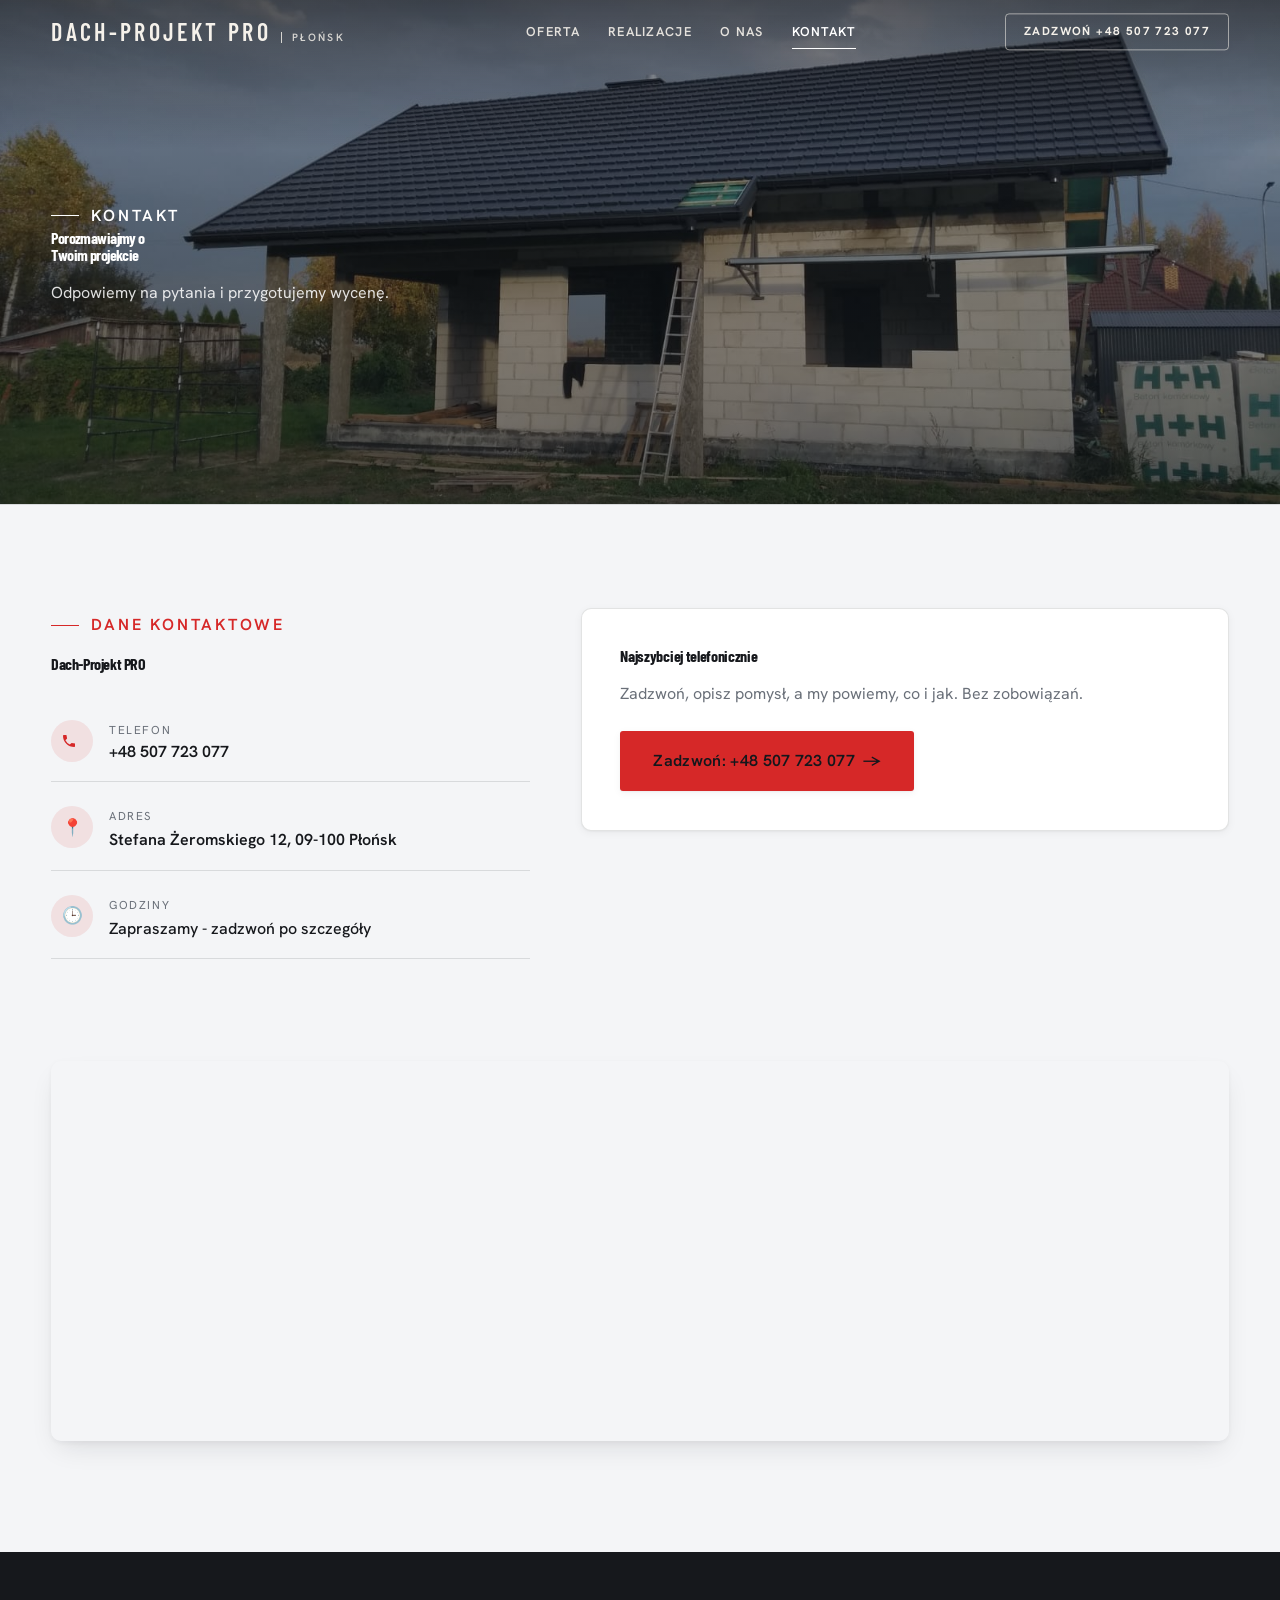
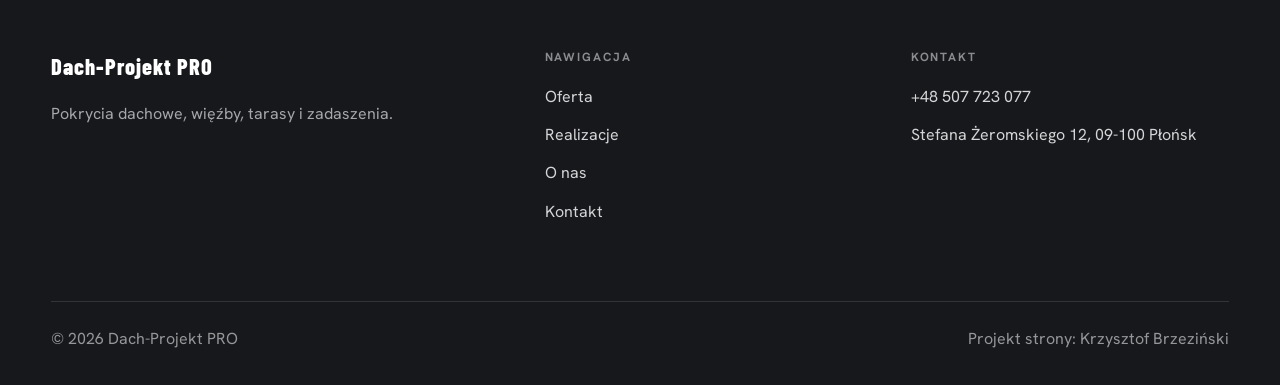
==== kontakt.html @ a36d5f41 "Strona demo: dach-projekt-pro (Dach-Projekt PRO, Płońsk)" ====
<!DOCTYPE html>
<html lang="pl">
<head>
<meta charset="UTF-8">
<meta name="viewport" content="width=device-width, initial-scale=1.0">
<title>Kontakt - Dach-Projekt PRO</title>
<meta name="description" content="Kontakt Dach-Projekt PRO - Stefana Żeromskiego 12, 09-100 Płońsk">
<link rel="preconnect" href="https://fonts.googleapis.com">
<link rel="preconnect" href="https://fonts.gstatic.com" crossorigin>
<link href="https://fonts.googleapis.com/css2?family=Barlow+Condensed:wght@500;600;700&family=Hanken+Grotesk:wght@400;500;600&display=swap" rel="stylesheet">
<link rel="stylesheet" href="assets/styles.css">
</head>
<body>

<header class="nav">
  <div class="wrap nav-inner">
    <a class="brand" href="index.html"><span class="name">Dach-Projekt PRO</span><span class="sub">Płońsk</span></a>
    <nav class="nav-links">
      <a href="oferta.html">Oferta</a>
      <a href="realizacje.html">Realizacje</a>
      <a href="o-nas.html">O nas</a>
      <a href="kontakt.html" class="active">Kontakt</a>
      <a href="tel:+48507723077" class="btn btn-accent">Zadzwoń +48 507 723 077</a>
    </nav>
    <button class="nav-toggle" aria-label="Menu"><span></span><span></span><span></span></button>
  </div>
</header>

<section class="pagehead">
  <img src="img/g1.jpg" alt="Dach-Projekt PRO - Porozmawiajmy o Twoim projekcie">
  <div class="wrap">
    <span class="eyebrow">Kontakt</span>
    <h1>Porozmawiajmy o Twoim projekcie</h1>
    <p>Odpowiemy na pytania i przygotujemy wycenę.</p>
  </div>
</section>
<section>
  <div class="wrap contact-grid">
    <div class="reveal">
      <span class="eyebrow">Dane kontaktowe</span>
      <h2 style="margin:var(--space-4) 0 var(--space-6)">Dach-Projekt PRO</h2>
      <div class="info-list">
        <div class="info-row"><div class="ic"><svg class="ico-tel" width="16" height="16" viewBox="0 0 24 24" fill="none" aria-hidden="true"><path d="M6.6 10.8a15.5 15.5 0 0 0 6.6 6.6l2.2-2.2a1 1 0 0 1 1-.24 11.4 11.4 0 0 0 3.6.58 1 1 0 0 1 1 1V20a1 1 0 0 1-1 1A17 17 0 0 1 3 4a1 1 0 0 1 1-1h3.5a1 1 0 0 1 1 1c0 1.25.2 2.46.58 3.6a1 1 0 0 1-.25 1l-2.23 2.2Z" fill="currentColor"/></svg></div><div><div class="lbl">Telefon</div><a class="val" href="tel:+48507723077">+48 507 723 077</a></div></div>
        <div class="info-row"><div class="ic">📍</div><div><div class="lbl">Adres</div><div class="val">Stefana Żeromskiego 12, 09-100 Płońsk</div></div></div>
        <div class="info-row"><div class="ic">🕒</div><div><div class="lbl">Godziny</div><div class="val" style="font-weight:500">Zapraszamy - zadzwoń po szczegóły</div></div></div>
      </div>
    </div>
    <div class="reveal">
      <div class="form">
        <h3 style="margin-bottom:var(--space-4)">Najszybciej telefonicznie</h3>
        <p class="muted" style="margin-bottom:var(--space-5)">Zadzwoń, opisz pomysł, a my powiemy, co i jak. Bez zobowiązań.</p>
        <a href="tel:+48507723077" class="btn btn-accent" style="justify-content:center">Zadzwoń: +48 507 723 077 <span class="arr">→</span></a>
      </div>
    </div>
  </div>
</section>
<section style="padding-top:0">
  <div class="wrap reveal">
    <iframe class="map" title="Dach-Projekt PRO - Płońsk" src="https://maps.google.com/maps?q=52.6223821%2C20.3829068&z=15&output=embed" loading="lazy" referrerpolicy="no-referrer-when-downgrade"></iframe>
  </div>
</section>

<footer>
  <div class="wrap">
    <div class="foot-grid">
      <div class="foot-brand">
        <div class="name">Dach-Projekt PRO</div>
        <p>Pokrycia dachowe, więźby, tarasy i zadaszenia.</p>
      </div>
      <div class="foot-col">
        <h4>Nawigacja</h4>
        <a href="oferta.html">Oferta</a>
        <a href="realizacje.html">Realizacje</a>
        <a href="o-nas.html">O nas</a>
        <a href="kontakt.html">Kontakt</a>
      </div>
      <div class="foot-col">
        <h4>Kontakt</h4>
        <a href="tel:+48507723077">+48 507 723 077</a>
        <p>Stefana Żeromskiego 12, 09-100 Płońsk</p>
      </div>
    </div>
    <div class="foot-bot">
      <span>© 2026 Dach-Projekt PRO</span>
      <span>Projekt strony: Krzysztof Brzeziński</span>
    </div>
  </div>
</footer>
<div class="sticky-call"><a class="sc-call" href="tel:+48507723077"><svg class="ico-tel" width="16" height="16" viewBox="0 0 24 24" fill="none" aria-hidden="true"><path d="M6.6 10.8a15.5 15.5 0 0 0 6.6 6.6l2.2-2.2a1 1 0 0 1 1-.24 11.4 11.4 0 0 0 3.6.58 1 1 0 0 1 1 1V20a1 1 0 0 1-1 1A17 17 0 0 1 3 4a1 1 0 0 1 1-1h3.5a1 1 0 0 1 1 1c0 1.25.2 2.46.58 3.6a1 1 0 0 1-.25 1l-2.23 2.2Z" fill="currentColor"/></svg> Zadzwoń</a><a class="sc-quote" href="kontakt.html">Bezpłatna wycena</a></div>

<script src="assets/main.js"></script>
</body>
</html>
---- assets/styles.css ----
/* ============================================================
   STOLBASZ — premium, architektoniczny B2B fit-out
   Jasna paleta, zero brązu. System wg premium-web-craft.
   Projekt strony: Krzysztof Brzeziński
   ============================================================ */

:root{
  /* PALETA — jasna, architektoniczna, chłodna */
  --paper:#F4F5F7;          /* główne tło */
  --paper-2:#E6E8EC;        /* sekcje alternatywne (chłodny jasny szary) */
  --paper-3:#E6E8EC;        /* delikatne wypełnienia */
  --ink:#16181C;            /* tekst główny — chłodny grafit */
  --ink-soft:#282C32;       /* nagłówki drugorzędne */
  --muted:#6A7079;          /* tekst poboczny */
  --line:rgba(22,24,28,.12);/* hairline */
  --accent:#D62828;         /* stonowany petrol-slate — jedyny akcent */
  --accent-d:#A81E1E;
  --accent-soft:rgba(214,40,40,.10);
  --dark:#16181C;           /* sekcje ciemne (stopka/CTA) */

  /* ODSTĘPY — skala 4/8 */
  --space-1:4px; --space-2:8px; --space-3:12px; --space-4:16px; --space-5:24px;
  --space-6:32px; --space-7:48px; --space-8:64px; --space-9:96px; --space-10:128px;

  /* TYPOGRAFIA — fluid clamp() */
  --text-sm:clamp(.82rem,.8rem+.1vw,.9rem);
  --text-base:clamp(1rem,.97rem+.15vw,1.1rem);
  --text-lg:clamp(1.12rem,1.05rem+.3vw,1.3rem);
  --text-h3:clamp(1.2rem,1.1rem+.5vw,1.5rem);
  --text-h2:clamp(1.9rem,1.5rem+1.9vw,2.8rem);
  --text-h1:clamp(2.6rem,1.9rem+3.6vw,4.6rem);

  /* PROMIENIE — architektoniczne, raczej ostre */
  --r-sm:3px; --r-md:6px; --r-lg:10px;

  /* RUCH */
  --ease:cubic-bezier(.25,.46,.45,.94); --dur:.24s;

  /* CIENIE — miękkie, warstwowe */
  --sh-sm:0 1px 2px rgba(16,24,32,.04), 0 2px 8px rgba(16,24,32,.05);
  --sh-md:0 2px 6px rgba(16,24,32,.05), 0 12px 28px -8px rgba(16,24,32,.12);
  --sh-lg:0 6px 14px rgba(16,24,32,.07), 0 26px 56px -18px rgba(16,24,32,.22);

  --hairline:1px solid var(--line);

  --font-display:'Barlow Condensed','Hanken Grotesk',sans-serif;
  --font-body:'Hanken Grotesk',sans-serif;
}

*{box-sizing:border-box;margin:0;padding:0}
html{scroll-behavior:smooth}
body{
  font-family:var(--font-body);
  font-size:var(--text-base);
  line-height:1.65;
  color:var(--ink);
  background:var(--paper);
  -webkit-font-smoothing:antialiased;
  text-rendering:optimizeLegibility;
}
img{max-width:100%;display:block}
a{color:inherit;text-decoration:none}

.wrap{width:min(92%,1180px);margin-inline:auto}
section{padding-block:clamp(52px,6.5vw,96px)}

h1,h2,h3{font-family:var(--font-display);font-weight:700;line-height:1.08;letter-spacing:-.02em;color:var(--ink)}
h1{font-size:var(--text-h1);letter-spacing:-.035em}
h2{font-size:var(--text-h2);letter-spacing:-.025em}
h3{font-size:var(--text-h3)}
p{max-width:65ch}

.eyebrow{
  font-family:var(--font-body);
  font-size:var(--text-sm);
  font-weight:600;
  letter-spacing:.18em;
  text-transform:uppercase;
  color:var(--accent);
  display:inline-flex;align-items:center;gap:var(--space-3);
}
.eyebrow::before{content:"";width:28px;height:1px;background:var(--accent);display:inline-block}

.muted{color:var(--muted)}
.lead{font-size:var(--text-lg);line-height:1.55;color:var(--ink-soft);max-width:50ch}

/* ---------- BUTTONS ---------- */
.btn{
  display:inline-flex;align-items:center;gap:var(--space-2);
  font-weight:600;font-size:var(--text-sm);letter-spacing:.02em;
  padding:var(--space-4) var(--space-6);
  border-radius:var(--r-sm);
  transition:transform var(--dur) var(--ease),box-shadow var(--dur) var(--ease),background var(--dur) var(--ease);
  cursor:pointer;border:1px solid transparent;
}
.btn-accent{background:var(--accent);color:#fff;box-shadow:var(--sh-sm)}
.btn-accent:hover{background:var(--accent-d);transform:translateY(-2px);box-shadow:var(--sh-md)}
.btn-accent:active{transform:translateY(0);box-shadow:var(--sh-sm)}
.btn-ghost{background:transparent;color:var(--ink);border-color:var(--line)}
.btn-ghost:hover{border-color:var(--accent);color:var(--accent);transform:translateY(-2px)}
.btn-light{background:#fff;color:var(--ink);box-shadow:var(--sh-sm)}
.btn-light:hover{transform:translateY(-2px);box-shadow:var(--sh-md)}
.btn .arr{transition:transform var(--dur) var(--ease)}
.btn:hover .arr{transform:translateX(4px)}

/* ---------- NAV ---------- */
.nav{
  position:sticky;top:0;z-index:50;
  background:color-mix(in srgb,var(--paper) 88%,transparent);
  backdrop-filter:saturate(140%) blur(10px);
  border-bottom:var(--hairline);
}
.nav-inner{display:flex;align-items:center;justify-content:space-between;height:72px}
.brand{display:flex;flex-direction:column;line-height:1}
.brand .name{font-family:var(--font-display);font-weight:800;font-size:1.35rem;letter-spacing:.04em}
.brand .sub{font-size:.62rem;letter-spacing:.34em;text-transform:uppercase;color:var(--muted);margin-top:5px}
.nav-links{display:flex;align-items:center;gap:var(--space-6)}
.nav-links a{font-size:var(--text-sm);font-weight:500;color:var(--ink-soft);position:relative;padding-block:4px;transition:color var(--dur) var(--ease)}
.nav-links a::after{content:"";position:absolute;left:0;bottom:0;width:0;height:1.5px;background:var(--accent);transition:width var(--dur) var(--ease)}
.nav-links a:hover,.nav-links a.active{color:var(--ink)}
.nav-links a:hover::after,.nav-links a.active::after{width:100%}
.nav-links .btn{padding:var(--space-2) var(--space-5)}
/* przyciski w nav: właściwy kolor (przebij .nav-links a) + bez podkreślenia */
.nav-links a.btn-accent{color:#fff}
.nav-links a.btn-ghost,.nav-links a.btn-light{color:var(--ink)}
.nav-links a.btn::after{display:none}
.nav-toggle{display:none;background:none;border:none;cursor:pointer;flex-direction:column;gap:5px;padding:8px}
.nav-toggle span{width:24px;height:2px;background:var(--ink);transition:var(--dur)}

/* ---------- HERO (split) ---------- */
.hero{position:relative;overflow:hidden;border-bottom:var(--hairline)}
.hero-grid{display:grid;grid-template-columns:1.05fr .95fr;gap:clamp(24px,4vw,60px);align-items:center;
  padding-block:clamp(36px,4.5vw,64px)}
.hero-copy .eyebrow{margin-bottom:var(--space-5)}
.hero-copy h1{margin-bottom:var(--space-5)}
.hero-copy .lead{margin-bottom:var(--space-7)}
.hero-actions{display:flex;flex-wrap:wrap;gap:var(--space-4)}
.hero-art{position:relative;aspect-ratio:4/3;border-radius:var(--r-lg);overflow:hidden;box-shadow:var(--sh-lg)}
.hero-art img{width:100%;height:100%;object-fit:cover}
.hero-art::after{content:"";position:absolute;inset:0;background:linear-gradient(180deg,transparent 55%,rgba(18,24,28,.28))}
.hero-badge{position:absolute;left:var(--space-5);bottom:var(--space-5);z-index:2;
  background:rgba(252,252,251,.94);backdrop-filter:blur(4px);
  border-radius:var(--r-md);padding:var(--space-4) var(--space-5);box-shadow:var(--sh-md);max-width:78%}
.hero-badge strong{display:block;font-family:var(--font-display);font-size:1rem;letter-spacing:-.01em}
.hero-badge span{font-size:var(--text-sm);color:var(--muted)}

/* ---------- HERO duży / kinowy (strona główna) ---------- */
.hero-cine{position:relative;min-height:clamp(560px,82vh,840px);min-height:clamp(560px,82svh,840px);display:flex;align-items:center;overflow:hidden;border-bottom:var(--hairline)}
.hero-cine>img{position:absolute;inset:0;width:100%;height:100%;object-fit:cover;z-index:0}
.hero-cine::after{content:"";position:absolute;inset:0;z-index:1;
  background:linear-gradient(95deg,rgba(13,18,23,.86) 0%,rgba(13,18,23,.64) 32%,rgba(13,18,23,.24) 62%,rgba(13,18,23,.04) 100%)}
.hero-cine .wrap{position:relative;z-index:2;padding-block:var(--space-8)}
.hero-cine .hero-copy{max-width:660px}
.hero-cine .eyebrow{color:#fff;margin-bottom:var(--space-5)}
.hero-cine .eyebrow::before{background:#fff}
.hero-cine h1{color:#fff;margin-bottom:var(--space-5);font-size:clamp(2.9rem,2rem+4.4vw,5.2rem)}
.hero-cine .lead{color:rgba(255,255,255,.92);max-width:48ch;margin-bottom:var(--space-7)}
.hero-cine .hero-actions{display:flex;flex-wrap:wrap;gap:var(--space-4)}
@media(max-width:680px){
  .hero-cine{min-height:clamp(520px,76vh,640px);min-height:clamp(520px,76svh,640px);align-items:flex-end}
  .hero-cine::after{background:linear-gradient(0deg,rgba(13,18,23,.9) 6%,rgba(13,18,23,.45) 55%,rgba(13,18,23,.25) 100%)}
  .hero-cine .wrap{padding-bottom:var(--space-9)}
}

/* full-bleed hero variant (podstrony) */
.pagehead{position:relative;min-height:46vh;min-height:46svh;display:flex;align-items:flex-end;overflow:hidden;border-bottom:var(--hairline)}
.pagehead img{position:absolute;inset:0;width:100%;height:100%;object-fit:cover}
.pagehead::after{content:"";position:absolute;inset:0;background:linear-gradient(180deg,rgba(18,24,28,.25),rgba(18,24,28,.62))}
.pagehead .wrap{position:relative;z-index:2;padding-block:var(--space-9);color:#fff}
.pagehead h1{color:#fff;max-width:18ch}
.pagehead .eyebrow{color:#fff}
.pagehead .eyebrow::before{background:#fff}
.pagehead p{color:rgba(255,255,255,.86);margin-top:var(--space-4);max-width:54ch}

/* ---------- STRIP (pasek skrótów / liczby) ---------- */
.strip{background:var(--dark);color:#fff}
.strip .wrap{display:grid;grid-template-columns:repeat(4,1fr);gap:var(--space-6);padding-block:var(--space-8)}
.strip .item .k{font-family:var(--font-display);font-size:clamp(1.6rem,1.2rem+1.4vw,2.4rem);font-weight:800;letter-spacing:-.02em;color:#fff}
.strip .item .v{font-size:var(--text-sm);color:rgba(255,255,255,.66);margin-top:var(--space-2);line-height:1.45}
.strip .item{border-left:2px solid var(--accent);padding-left:var(--space-5)}

/* ---------- SECTION HEAD ---------- */
.head{max-width:48rem;margin-bottom:var(--space-8)}
.head.center{margin-inline:auto;text-align:center}
.head .eyebrow{margin-bottom:var(--space-4)}
.head h2{margin-bottom:var(--space-4)}
.head p{color:var(--muted);font-size:var(--text-lg);line-height:1.55}
.head.center p{margin-inline:auto}

/* ---------- INTRO SPLIT ---------- */
.split{display:grid;grid-template-columns:.92fr 1.08fr;gap:clamp(28px,5vw,80px);align-items:center}
.split.rev{grid-template-columns:1.08fr .92fr}
.split.rev .split-art{order:-1}
.split-art{position:relative;aspect-ratio:5/4;border-radius:var(--r-lg);overflow:hidden;box-shadow:var(--sh-lg)}
.split-art img{width:100%;height:100%;object-fit:cover}
.split-copy h2{margin-bottom:var(--space-5)}
.split-copy p+p{margin-top:var(--space-4)}
.split-copy .btn{margin-top:var(--space-6)}

/* ---------- SERVICES (zakres) ---------- */
.svc-grid{display:grid;grid-template-columns:repeat(auto-fit,minmax(280px,1fr));gap:var(--space-5)}
.svc{background:#fff;border:var(--hairline);border-radius:var(--r-md);padding:var(--space-7) var(--space-6);
  transition:transform var(--dur) var(--ease),box-shadow var(--dur) var(--ease),border-color var(--dur) var(--ease);
  position:relative;overflow:hidden}
.svc::before{content:"";position:absolute;left:0;top:0;width:3px;height:0;background:var(--accent);transition:height var(--dur) var(--ease)}
.svc:hover{transform:translateY(-4px);box-shadow:var(--sh-md);border-color:transparent}
.svc:hover::before{height:100%}
.svc .ic{font-family:var(--font-display);font-size:.8rem;font-weight:700;letter-spacing:.12em;color:var(--accent);margin-bottom:var(--space-4)}
.svc h3{margin-bottom:var(--space-3);font-size:1.22rem}
.svc p{color:var(--muted);font-size:var(--text-base);line-height:1.6}

/* big detailed service rows */
.svc-row{display:grid;grid-template-columns:.8fr 1.2fr;gap:clamp(20px,4vw,60px);align-items:center;padding-block:var(--space-8)}
.svc-row+.svc-row{border-top:var(--hairline)}
.svc-row.rev{grid-template-columns:1.2fr .8fr}
.svc-row.rev .svc-row-art{order:-1}
.svc-row-art{aspect-ratio:4/3;border-radius:var(--r-md);overflow:hidden;box-shadow:var(--sh-md)}
.svc-row-art img{width:100%;height:100%;object-fit:cover}
.svc-row h3{font-size:1.5rem;margin-bottom:var(--space-4)}
.svc-row .num{font-family:var(--font-display);font-size:.85rem;font-weight:700;letter-spacing:.14em;color:var(--accent);display:block;margin-bottom:var(--space-3)}
.svc-row ul{list-style:none;margin-top:var(--space-4);display:flex;flex-direction:column;gap:var(--space-2)}
.svc-row li{position:relative;padding-left:var(--space-5);color:var(--muted);font-size:var(--text-base)}
.svc-row li::before{content:"";position:absolute;left:0;top:.62em;width:8px;height:1px;background:var(--accent)}

/* ---------- GALLERY (realizacje) ---------- */
.gallery{display:grid;grid-template-columns:repeat(12,1fr);gap:var(--space-4);grid-auto-rows:200px}
/* GALERIA MASONRY — pionowe zdjęcia (portrety beauty/wellness) bez przycinania: kolumny, height auto */
.gallery-masonry{column-count:3;column-gap:var(--space-4)}
@media(max-width:900px){.gallery-masonry{column-count:2}}
@media(max-width:560px){.gallery-masonry{column-count:1}}
.gallery-masonry .m-tile{break-inside:avoid;margin:0 0 var(--space-4);padding:0;position:relative;overflow:hidden;border-radius:var(--r-md);border:1px solid var(--line)}
.gallery-masonry .m-tile img{width:100%;height:auto;display:block}
.gallery-masonry .m-tile .cap{position:absolute;left:0;right:0;bottom:0;padding:var(--space-4);color:#fff;background:linear-gradient(0deg,rgba(0,0,0,.55),transparent);font-size:var(--text-sm)}
.tile{position:relative;overflow:hidden;border-radius:var(--r-md);box-shadow:var(--sh-sm);
  transition:transform var(--dur) var(--ease),box-shadow var(--dur) var(--ease)}
.tile img{width:100%;height:100%;object-fit:cover;transition:transform .6s var(--ease)}
.tile:hover{box-shadow:var(--sh-md)}
.tile:hover img{transform:scale(1.05)}
.tile .cap{position:absolute;left:0;right:0;bottom:0;padding:var(--space-5) var(--space-4) var(--space-4);
  background:linear-gradient(transparent,rgba(18,24,28,.78));color:#fff;
  font-size:var(--text-sm);font-weight:600;letter-spacing:.01em;
  opacity:0;transform:translateY(8px);transition:var(--dur) var(--ease)}
.tile:hover .cap{opacity:1;transform:translateY(0)}
.tile .cap small{display:block;font-weight:400;opacity:.78;letter-spacing:.04em;text-transform:uppercase;font-size:.66rem;margin-top:3px}
/* bento spans */
.t-wide{grid-column:span 6}
.t-tall{grid-column:span 6;grid-row:span 2}
.t-std{grid-column:span 6}
.t-third{grid-column:span 4}
.t-two3{grid-column:span 8}

/* ---------- TRUST / WIARYGODNOŚĆ ---------- */
.trust{background:var(--paper-2)}
.trust-grid{display:grid;grid-template-columns:repeat(auto-fit,minmax(240px,1fr));gap:var(--space-5);margin-top:var(--space-7)}
.trust-card{background:#fff;border-radius:var(--r-md);padding:var(--space-7) var(--space-6);box-shadow:var(--sh-sm);border-top:3px solid var(--accent)}
.trust-card .big{font-family:var(--font-display);font-size:clamp(1.8rem,1.3rem+1.6vw,2.6rem);font-weight:800;letter-spacing:-.02em;color:var(--ink);line-height:1}
.trust-card h3{font-size:1.12rem;margin:var(--space-3) 0 var(--space-2)}
.trust-card p{color:var(--muted);font-size:var(--text-base);line-height:1.55}

/* ---------- CTA band ---------- */
.cta{background:var(--dark);color:#fff;position:relative;overflow:hidden}
.cta .wrap{display:grid;grid-template-columns:1.4fr .6fr;gap:var(--space-7);align-items:center;position:relative;z-index:2}
.cta h2{color:#fff;max-width:20ch}
.cta p{color:rgba(255,255,255,.74);margin-top:var(--space-4)}
.cta-actions{display:flex;flex-direction:column;gap:var(--space-3);align-items:flex-start}
.cta::before{content:"";position:absolute;right:-80px;top:-80px;width:360px;height:360px;border-radius:50%;
  background:radial-gradient(circle,var(--accent-soft),transparent 70%)}

/* ---------- CONTACT ---------- */
.contact-grid{display:grid;grid-template-columns:.85fr 1.15fr;gap:clamp(28px,4vw,56px);align-items:start}
.info-list{display:flex;flex-direction:column;gap:var(--space-2)}
.info-row{display:flex;gap:var(--space-4);align-items:flex-start;padding-block:var(--space-4);border-bottom:var(--hairline)}
.info-row .ic{flex:none;width:42px;height:42px;display:grid;place-items:center;border-radius:50%;
  background:var(--accent-soft);color:var(--accent);font-size:1.05rem}
.info-row .lbl{font-size:.72rem;letter-spacing:.14em;text-transform:uppercase;color:var(--muted)}
.info-row .val{font-weight:600;font-size:var(--text-base);margin-top:2px}
.info-row a.val:hover{color:var(--accent)}
.map{border:none;border-radius:var(--r-lg);box-shadow:var(--sh-md);width:100%;height:100%;min-height:380px;filter:grayscale(.2) contrast(1.02)}
.form{background:#fff;border:var(--hairline);border-radius:var(--r-lg);padding:clamp(24px,3vw,40px);box-shadow:var(--sh-sm)}
.form .fld{margin-bottom:var(--space-5)}
.form label{display:block;font-size:var(--text-sm);font-weight:600;margin-bottom:var(--space-2)}
.form input,.form textarea{width:100%;font-family:inherit;font-size:var(--text-base);color:var(--ink);
  padding:var(--space-4);border:var(--hairline);border-radius:var(--r-sm);background:var(--paper);transition:border-color var(--dur)}
.form input:focus,.form textarea:focus{outline:none;border-color:var(--accent);background:#fff}
.form textarea{resize:vertical;min-height:120px}
.form .note{font-size:var(--text-sm);color:var(--muted);margin-top:var(--space-3)}

/* ---------- FOOTER ---------- */
footer{background:var(--dark);color:#fff;padding-block:var(--space-9) var(--space-6)}
.foot-grid{display:grid;grid-template-columns:1.4fr 1fr 1fr;gap:var(--space-7);margin-bottom:var(--space-8)}
.foot-brand .name{font-family:var(--font-display);font-weight:800;font-size:1.4rem;letter-spacing:.04em}
.foot-brand p{color:rgba(255,255,255,.62);margin-top:var(--space-4);font-size:var(--text-base);max-width:38ch}
.foot-col h4{font-size:.74rem;letter-spacing:.16em;text-transform:uppercase;color:rgba(255,255,255,.5);margin-bottom:var(--space-4)}
.foot-col a,.foot-col p{display:block;color:rgba(255,255,255,.82);font-size:var(--text-base);margin-bottom:var(--space-3)}
.foot-col a:hover{color:#fff}
.foot-bot{border-top:1px solid rgba(255,255,255,.12);padding-top:var(--space-5);display:flex;justify-content:space-between;flex-wrap:wrap;gap:var(--space-3);
  font-size:var(--text-sm);color:rgba(255,255,255,.55)}
.foot-bot a:hover{color:#fff}

/* ---------- REVEAL ---------- */
.reveal{opacity:0;transform:translateY(22px);transition:opacity .6s var(--ease),transform .6s var(--ease)}
.reveal.in{opacity:1;transform:none}

/* ---------- RESPONSIVE ---------- */
@media(max-width:920px){
  .hero-grid,.split,.split.rev,.svc-row,.svc-row.rev,.cta .wrap,.contact-grid,.foot-grid{grid-template-columns:1fr}
  .split.rev .split-art,.svc-row.rev .svc-row-art{order:0}
  .hero-art{aspect-ratio:16/10;max-height:420px}
  .strip .wrap{grid-template-columns:repeat(2,1fr);gap:var(--space-7)}
  .gallery{grid-auto-rows:180px}
  .t-wide,.t-tall,.t-std,.t-third,.t-two3{grid-column:span 6}
  .t-tall{grid-row:span 1}
  .cta-actions{flex-direction:row;flex-wrap:wrap}
  .foot-grid{gap:var(--space-6)}
}
@media(max-width:680px){
  .nav-links{position:fixed;inset:72px 0 auto 0;background:var(--paper);flex-direction:column;align-items:stretch;
    gap:0;padding:var(--space-4) 6%;border-bottom:var(--hairline);box-shadow:var(--sh-md);
    transform:translateY(-120%);transition:transform var(--dur) var(--ease)}
  .nav-links.open{transform:translateY(0)}
  .nav-links a{padding-block:var(--space-4);border-bottom:var(--hairline)}
  .nav-links .btn{margin-top:var(--space-3);justify-content:center}
  .nav-toggle{display:flex}
  .strip .wrap{grid-template-columns:1fr}
  .gallery{grid-template-columns:repeat(6,1fr)}
  .foot-grid{grid-template-columns:1fr}
}
@media(prefers-reduced-motion:reduce){
  *{animation-duration:.01ms!important;transition:none!important}
  .reveal{opacity:1!important;transform:none!important}
  html{scroll-behavior:auto}
}

/* ============================================================
   PREMIUM LAYER — destylat deep-researchu branż (anty-AI, spokój).
   Zmienne STOLBASZ (--accent/--ink/--paper/--line/--dark). Ruch ledwo
   zauważalny, krzywa cubic-bezier(.16,.84,.44,1); prefers-reduced-motion
   pokryte blanketem wyżej. Karty hairline zamiast cieni = #1 sygnał „nie-AI".
   ============================================================ */

/* więcej oddechu między sekcjami (liderzy: 110-130px) */
section{padding-block:clamp(64px,8vw,128px)}

/* 1) Aksamitny reveal — dłuższa, miękka krzywa zamiast „skoku" */
.reveal{transition:opacity .9s cubic-bezier(.16,.84,.44,1),transform .9s cubic-bezier(.16,.84,.44,1);will-change:opacity,transform}
/* stagger TYLKO w galerii (tam pozycja = porządek dzieci) */
.gallery .reveal:nth-child(2){transition-delay:.07s}
.gallery .reveal:nth-child(3){transition-delay:.14s}
.gallery .reveal:nth-child(4){transition-delay:.21s}
.gallery .reveal:nth-child(5){transition-delay:.28s}
.gallery .reveal:nth-child(6){transition-delay:.35s}

/* 2) Hero STATYCZNY na .hero-cine — Ken Burns CAŁKIEM WYŁĄCZONY 26.06 (3. zgłoszenie Szymona).
   GENEZA: animowanie scale na <img> hero z teksturami (cegły/framugi) re-samplinguje obraz
   klatka po klatce → na części ekranów drobne drganie/shimmer = „heroshot się trzęsie".
   translateY usunięto wcześniej, scale-only + will-change/GPU NIE wystarczyły do GWARANCJI gładkości.
   Krzysztof zażądał pewności („make sure, że błąd się nie pojawi") > efekt. Zero animacji = 0% drgania.
   Delikatny zoom zostaje TYLKO w pełnoekranowych hero gastro/studio (hg-bg/hs-bg — tło, inny
   mechanizm, chwalone, nigdy nie zgłaszane). NIE wracać do KB na .hero-cine bez realnego testu
   na sprzęcie klienta — to ryzyko regresji „trzęsienia”. */
/* BEZPIECZNY "wow" na hero = jednorazowy FADE-IN (opacity), nie zoom.
   opacity nie dotyka bitmapy → gładkie na KAŻDYM zdjęciu/ekranie/GPU, zero ryzyka migotania.
   Geometryczny ruch (scale/translate) na .hero-cine jest ZAKAZANY (bramka pilnuje). */
@keyframes heroFade{from{opacity:0}to{opacity:1}}
.hero-cine>img{transform:none;animation:heroFade 1.1s ease-out both}

/* 3) Akcentowy hairline pod nagłówkiem sekcji, który „rysuje się" przy wejściu */
.head h2{position:relative;padding-bottom:18px}
.head h2::after{content:"";position:absolute;left:0;bottom:0;height:1px;width:0;background:var(--accent);transition:width 1s cubic-bezier(.16,.84,.44,1) .15s}
.head.center h2::after{left:50%;transform:translateX(-50%)}
.head.reveal.in h2::after,.head.center.reveal.in h2::after{width:54px}

/* 4) Karty HAIRLINE zamiast cieni/zaokrągleń (najmocniejszy anty-AI detal) */
.svc{background:transparent;border:1px solid var(--line);border-radius:var(--r-sm);box-shadow:none}
.svc:hover{box-shadow:none;border-color:var(--accent);transform:translateY(-3px)}
.trust-card{background:transparent;box-shadow:none;border:1px solid var(--line);border-top:2px solid var(--accent);border-radius:var(--r-sm)}
.tile{box-shadow:none;border-radius:var(--r-sm)}
.tile:hover{box-shadow:none}

/* 5) Sticky-nav kondensuje się po przewinięciu (sygnał dopracowania) */
.nav{transition:box-shadow .4s ease,background .4s ease}
.nav.is-stuck{box-shadow:0 1px 0 var(--line),0 14px 30px -24px rgba(0,0,0,.45)}
.nav-inner{transition:height .35s var(--ease)}
.nav.is-stuck .nav-inner{height:60px}

/* 6) MANIFESTO — pełnoekranowy cytat-bohater (zastępuje generyczne „Dlaczego my") */
.manifesto{background:var(--paper-2);text-align:center}
.manifesto .wrap{max-width:60rem}
.manifesto p{font-family:var(--font-display);font-style:italic;font-size:clamp(1.6rem,1rem+2.4vw,2.8rem);line-height:1.32;color:var(--ink-soft);margin-inline:auto;max-width:26ch;position:relative;padding-top:var(--space-8)}
.manifesto p::before{content:"";position:absolute;top:0;left:50%;transform:translateX(-50%);width:54px;height:1px;background:var(--accent)}
.manifesto p span{color:var(--accent);font-style:italic}

/* 7) GATEWAYS — 3 duże bramy-zdjęcia (zamiast paska menu usług) */
.gateways{display:grid;grid-template-columns:repeat(3,1fr);gap:var(--space-4)}
.gateway{position:relative;aspect-ratio:3/4;overflow:hidden;border-radius:var(--r-sm);display:block}
.gateway img{width:100%;height:100%;object-fit:cover;transition:transform .8s var(--ease),filter .5s var(--ease)}
.gateway::after{content:"";position:absolute;inset:0;background:linear-gradient(180deg,transparent 38%,rgba(18,24,28,.74))}
.gateway:hover img{transform:scale(1.05);filter:brightness(1.05)}
.gateway .g-ttl{position:absolute;left:0;right:0;bottom:0;z-index:2;padding:var(--space-6) var(--space-5);color:#fff;font-family:var(--font-display);font-size:1.45rem;letter-spacing:-.01em;line-height:1.15}
.gateway .g-ttl small{display:block;font-family:var(--font-body);font-size:var(--text-sm);font-weight:400;opacity:.82;letter-spacing:.03em;margin-top:5px}
@media(max-width:760px){.gateways{grid-template-columns:1fr}.gateway{aspect-ratio:16/10}}

/* 8) LOGO klienta w nagłówku (gdy podane --logo) */
.brand-logo{height:40px;width:auto;max-width:220px;object-fit:contain;display:block}
.nav.is-stuck .brand-logo{height:34px}
@media(max-width:680px){.brand-logo{height:32px}}

/* === rodzina: fachowcy === */
/* ============================================================
   RODZINA: FACHOWCY (hydraulik/elektryk/remont/brukarstwo/ogrodzenia)
   Doklejane NA WIERZCH base.css. Dziedziczy paletę/fonty skórki (trade/elektryk).
   Filozofia: telefon-bohater + zaufanie + „bezpłatna wycena". Spokój, nie krzyk.
   (count-up i podwójny iframe mapy świadomie pominięte - krytyka blueprintu.)
   ============================================================ */

/* --- PROCES - oś „jak pracujemy" (podpis rodziny, czego nie ma w meblach) --- */
.proces{background:var(--paper-2)}
.proces-line{list-style:none;display:grid;grid-template-columns:repeat(4,1fr);gap:var(--space-5);position:relative;margin:0;padding:0}
.proces-line li{position:relative;padding-top:var(--space-7)}
.proces-line li::before{content:"";position:absolute;top:14px;left:0;right:0;height:1px;background:var(--line)}
.proces-line li:last-child::before{right:50%}
.proces-line li:first-child::before{left:50%}
.proces-line li::after{content:"";position:absolute;top:9px;left:calc(50% - 6px);width:11px;height:11px;border-radius:50%;background:var(--accent);box-shadow:0 0 0 4px var(--paper-2)}
.proces-line .pno{font-family:var(--font-display);font-weight:800;font-size:1.5rem;color:var(--accent);letter-spacing:-.02em;display:block;margin-bottom:var(--space-3);text-align:center}
.proces-line h3{font-size:1.1rem;margin-bottom:var(--space-2);text-align:center}
.proces-line p{color:var(--muted);font-size:var(--text-sm);line-height:1.5;text-align:center;max-width:26ch;margin-inline:auto}
@media(max-width:820px){
  .proces-line{grid-template-columns:1fr;gap:0}
  .proces-line li{padding:var(--space-5) 0 var(--space-5) var(--space-7)}
  .proces-line li::before{left:5px;right:auto;top:0;bottom:0;width:1px;height:auto}
  .proces-line li:first-child::before,.proces-line li:last-child::before{left:5px;right:auto}
  .proces-line li::after{top:var(--space-6);left:0}
  .proces-line .pno,.proces-line h3,.proces-line p{text-align:left;margin-inline:0}
}

/* --- OBSZAR DZIAŁANIA - lokalność (chipy z REALNEGO miasta, bez drugiego iframe) --- */
.obszar .head{text-align:center;margin-inline:auto}
.obszar .head .eyebrow{justify-content:center}
.obszar-list{list-style:none;display:flex;flex-wrap:wrap;justify-content:center;gap:var(--space-3);margin:0;padding:0;max-width:60rem;margin-inline:auto}
.obszar-list li{border:1px solid var(--line);border-radius:999px;padding:var(--space-2) var(--space-5);
  font-size:var(--text-sm);font-weight:600;color:var(--ink-soft);transition:border-color .24s var(--ease),color .24s var(--ease)}
.obszar-list li:hover{border-color:var(--accent);color:var(--accent)}
.obszar-list li.is-home{background:var(--accent);border-color:var(--accent);color:#fff}

/* --- STICKY-CALL - dolny pasek mobile (najważniejszy konwerter tej rodziny) --- */
.sticky-call{display:none}
@media(max-width:820px){
  .sticky-call{display:grid;grid-template-columns:1fr 1fr;gap:1px;position:fixed;left:0;right:0;bottom:0;z-index:90;
    background:var(--line);box-shadow:0 -6px 20px -10px rgba(0,0,0,.4)}
  .sticky-call a{padding:15px 8px;text-align:center;font-weight:700;font-size:.95rem;letter-spacing:.01em}
  .sc-call{background:var(--accent);color:#fff}
  .sc-quote{background:var(--paper);color:var(--ink)}
  body{padding-bottom:56px}
}

/* --- Blok „Awaria? Dzwoń” (opcjonalny, hydraulik/elektryk) --- */
.awaria{background:var(--dark);color:#fff}
.awaria .wrap{display:flex;flex-wrap:wrap;align-items:center;justify-content:space-between;gap:var(--space-5);padding-block:var(--space-7)}
.awaria h3{color:#fff;font-size:clamp(1.3rem,1rem+1.2vw,1.8rem)}
.awaria p{color:rgba(255,255,255,.72);margin-top:var(--space-2)}
.awaria .btn-accent{white-space:nowrap}

/* === CERTYFIKATY / CZYM PRACUJEMY (gated: renderuje sie tylko gdy brief poda certy/marki/gwarancja) - mocny lever dla dekarzy === */
.auto-marki .marki-list{display:flex;flex-wrap:wrap;justify-content:center;gap:clamp(.8rem,2.5vw,1.6rem);list-style:none;margin:var(--space-7) 0 0;padding:0}
.auto-marki .marki-list li{font-family:var(--font-display);text-transform:uppercase;letter-spacing:.12em;font-weight:600;
  font-size:clamp(.82rem,1.5vw,1rem);color:var(--ink-soft);padding:.5rem 1rem;border:1px solid var(--line);border-radius:var(--r-sm)}
.marki-gwar{text-align:center;color:var(--muted);font-size:var(--text-sm);margin-top:var(--space-6)}

/* ============================================================
   FAZA 3 - OSOBNY UKŁAD FACHOWCY (research wf_e4ed63db + krytyka z policzonym WCAG). Doklejane na wierzch.
   Tożsamość: ZAUFANIE + DUŻY TELEFON + DOWÓD. Dwublok hero (zdjęcie | lity panel), bezpośrednio, solidnie.
   ============================================================ */

/* --- P0 KONTRAST: bursztyn jako TEKST na jasnym = 2.0 FAIL (policzone). Naprawy (bursztyn->ciemny tekst / ink). --- */
.btn-accent{color:#14171c}                                  /* bursztyn + ciemny tekst = 8.28 PASS */
.sticky-call .sc-call{color:#14171c}                        /* sticky bursztyn + ciemny tekst */
.obszar-list li.is-home{background:var(--ink);border-color:var(--ink);color:#fff}  /* było bursztyn+biel 2.17 -> ink+biel 16.29 */
.proces-line .pno{color:var(--ink-soft)}                    /* numery procesu: było bursztyn 2.0 -> ink-soft (czytelne); kropka osi zostaje bursztyn (grafika) */

/* --- Ikona telefonu (uzywana w hero hf-phone-num; nav styluje silnik NAV NOBU) --- */
.ico-tel{vertical-align:-2px;margin-right:.3em}

/* === HERO FACHOWCY: dwublok (zdjęcie | lity panel ink). Zdjęcie = PIERWSZE dziecko (blur-guard + mobilny stack). STATYCZNE. === */
.hero-fach{display:grid;grid-template-columns:1fr minmax(0,46%);min-height:clamp(540px,76vh,740px);min-height:clamp(540px,76svh,740px)}
.hf-photo{width:100%;height:100%;object-fit:cover;display:block;background:var(--paper-2)}  /* img = PIERWSZE dziecko sekcji (blur-guard); EAGER, bez animacji (zero janku) */
.hf-panel{order:-1;background:var(--ink);color:#fff;display:flex;flex-direction:column;justify-content:center;
  padding:clamp(2.2rem,5vw,4.5rem) clamp(1.6rem,4vw,3.6rem)}
.hf-kicker{font-family:var(--font-display);font-weight:700;text-transform:uppercase;letter-spacing:.14em;
  font-size:clamp(.74rem,1.4vw,.9rem);color:var(--accent)}
.hf-title{color:#fff;font-family:var(--font-display);font-weight:800;line-height:1.05;letter-spacing:-.01em;
  font-size:clamp(1.9rem,1.4rem+2vw,3rem);margin:var(--space-3) 0 var(--space-5)}
.hf-phone{display:inline-flex;flex-direction:column;gap:.15rem;margin-bottom:var(--space-5);width:fit-content}
.hf-phone-lab{font-size:.74rem;text-transform:uppercase;letter-spacing:.14em;color:rgba(255,255,255,.66)}
.hf-phone-num{font-family:var(--font-display);font-weight:800;color:#fff;font-variant-numeric:tabular-nums;white-space:nowrap;
  font-size:clamp(2rem,1.4rem+2.2vw,2.9rem);line-height:1;display:inline-flex;align-items:center}
.hf-phone-num .ico-tel{width:.7em;height:.7em;color:var(--accent);margin-right:.35em}   /* ikona bursztyn, cyfry białe */
.hf-phone:hover .hf-phone-num{color:var(--accent)}
.hf-actions{display:flex;flex-wrap:wrap;gap:var(--space-3)}
.hf-ghost{color:#fff;border-color:rgba(255,255,255,.45)}
.hf-trust{margin-top:var(--space-5);padding-top:var(--space-4);border-top:1px solid rgba(255,255,255,.16);
  color:rgba(255,255,255,.82);font-weight:600;font-size:var(--text-sm);letter-spacing:.01em}
@media(max-width:820px){
  .hero-fach{grid-template-columns:1fr;min-height:0}
  .hf-photo{aspect-ratio:16/10}
  .hf-panel{order:0;padding-block:clamp(2rem,7vw,3rem)}     /* DOM-order: zdjęcie na górze, panel pod */
}

/* === PROMISE BAR: zawsze-obecna sygnatura usługowa (anty recon-collapse) === */
.fach-promise{background:var(--paper-2);border-bottom:var(--hairline);padding-block:0}
.fach-promise .wrap{padding-block:var(--space-4)}
.fp-row{list-style:none;margin:0;padding:0;display:flex;flex-wrap:wrap;justify-content:center;align-items:center;gap:clamp(.6rem,2.4vw,2rem)}
.fp-row li{font-family:var(--font-display);font-weight:700;text-transform:uppercase;letter-spacing:.08em;
  font-size:clamp(.72rem,1.3vw,.85rem);color:var(--ink-soft);display:flex;align-items:center}
.fp-row li:not(:last-child)::after{content:"";width:6px;height:6px;border-radius:50%;background:var(--accent);margin-left:clamp(.6rem,2.4vw,2rem)}

/* === TRUST BAR (gated): jasne pasmo, cyfry INK (NIE bursztyn=2.0 FAIL), bursztyn jako kreska pod liczbą === */
.trust-bar{background:var(--paper);border-bottom:var(--hairline)}
.trust-bar .wrap{display:flex;flex-wrap:wrap;align-items:center;justify-content:center;gap:clamp(1rem,3vw,2.6rem);padding-block:var(--space-7)}
.tb-stats{display:flex;flex-wrap:wrap;gap:clamp(1rem,3vw,2.6rem)}
.tb-stat{display:flex;flex-direction:column;align-items:center;text-align:center;padding-bottom:var(--space-2);border-bottom:3px solid var(--accent)}
.tb-num{font-family:var(--font-display);font-weight:800;font-size:clamp(2rem,3vw,2.8rem);line-height:1;color:var(--ink);font-variant-numeric:tabular-nums}
.tb-lab{font-size:.74rem;text-transform:uppercase;letter-spacing:.08em;color:var(--muted);margin-top:.3rem}
.tb-google{font-weight:700;color:var(--ink);font-size:var(--text-base);background:var(--paper-2);border:var(--hairline);border-radius:999px;padding:.5rem 1.1rem;font-variant-numeric:tabular-nums}
.tb-seal{font-family:var(--font-display);font-weight:700;text-transform:uppercase;letter-spacing:.06em;font-size:.85rem;
  color:var(--ink);border:1px solid var(--accent);border-radius:var(--r-sm);padding:.5rem 1rem}

/* === LISTA USŁUG (zamiast bram-nastrojowych): konkret "co + zakres + wycena" === */
.fach-uslugi .fu-list{list-style:none;margin:var(--space-8) 0 0;padding:0;display:flex;flex-direction:column}
.fu-row{display:grid;grid-template-columns:minmax(11rem,1fr) 2fr auto;gap:clamp(1rem,3vw,2.5rem);align-items:center;
  padding-block:var(--space-5);border-top:1px solid var(--line)}
.fu-row:last-child{border-bottom:1px solid var(--line)}
.fu-name{font-family:var(--font-display);font-weight:700;font-size:1.15rem;color:var(--ink)}
.fu-desc{color:var(--muted);font-size:var(--text-sm);line-height:1.55}
.fu-cta{font-weight:700;font-size:var(--text-sm);color:var(--accent-d);white-space:nowrap}
.fu-cta:hover{color:var(--ink)}
@media(max-width:760px){.fu-row{grid-template-columns:1fr;gap:var(--space-2)}.fu-cta{justify-self:start}}

/* === OPINIE (gated): realne cytaty z reconu === */
.opinie-grid{display:grid;grid-template-columns:repeat(auto-fit,minmax(16rem,1fr));gap:var(--space-6);margin-top:var(--space-8)}
.op-card{margin:0;background:var(--paper);border:1px solid var(--line);border-radius:var(--r-md);padding:var(--space-6);display:flex;flex-direction:column;gap:var(--space-3)}
.op-star{color:var(--accent-d);letter-spacing:.1em;font-size:.95rem}
.op-card blockquote{margin:0;color:var(--ink-soft);font-size:var(--text-base);line-height:1.6}
.op-autor{font-family:var(--font-display);font-weight:700;color:var(--ink);font-size:.95rem}

/* === SUWAK PRZED/PO (kopia z auto.css - CSS nie dziedziczy się między rodzinami; krytyka 5b) === */
.auto-ba .ba-slider{position:relative;--ba-pos:50%;max-width:62rem;margin:var(--space-8) auto 0;aspect-ratio:16/9;
  overflow:hidden;border-radius:var(--r-sm);border:1px solid var(--line);touch-action:none;user-select:none;cursor:ew-resize}
.ba-slider img{position:absolute;inset:0;width:100%;height:100%;object-fit:cover;display:block}
.ba-before-wrap{position:absolute;inset:0;clip-path:inset(0 calc(100% - var(--ba-pos)) 0 0)}
.ba-lab{position:absolute;top:var(--space-4);z-index:3;font-family:var(--font-display);text-transform:uppercase;
  letter-spacing:.1em;font-size:.7rem;color:#fff;background:rgba(10,12,15,.6);padding:.3rem .6rem;border-radius:2px}
.ba-lab-l{left:var(--space-4)}
.ba-lab-r{right:var(--space-4)}
.ba-handle{position:absolute;top:0;bottom:0;left:var(--ba-pos);width:2px;background:var(--accent);transform:translateX(-1px);z-index:4;pointer-events:none}
.ba-handle span{position:absolute;top:50%;left:50%;transform:translate(-50%,-50%);width:38px;height:38px;border-radius:50%;
  background:var(--accent);box-shadow:0 2px 12px rgba(0,0,0,.4);display:flex;align-items:center;justify-content:center}
.ba-handle span::before,.ba-handle span::after{content:"";position:absolute;width:0;height:0;border-block:5px solid transparent}
.ba-handle span::before{left:9px;border-right:6px solid #14171c}
.ba-handle span::after{right:9px;border-left:6px solid #14171c}
.ba-podpis{text-align:center;color:var(--muted);font-size:var(--text-sm);margin-top:var(--space-5)}

/* === NAV NOBU (silnik): fachowcy === */
.nav{position:fixed;left:0;right:0;backdrop-filter:none;border-bottom:1px solid transparent;z-index:100;transition:transform .35s var(--ease),background .35s ease,box-shadow .35s ease}
.nav.nav-hidden{transform:translateY(-100%)}
.nav.is-stuck{background:transparent;box-shadow:none;border-bottom-color:transparent}
.nav.is-stuck .nav-inner{height:64px}
.nav .brand{flex-direction:row;align-items:baseline;gap:.6rem;line-height:1}
.nav .brand .name{font-family:var(--font-display);font-weight:600;font-size:1.5rem;text-transform:uppercase;letter-spacing:.14em}
.nav .brand .sub{margin-top:0;padding-left:.65rem;border-left:1px solid currentColor;font-size:.66rem;font-weight:600;letter-spacing:.22em;text-transform:uppercase}
.nav .nav-links a{font-size:.8rem;font-weight:600;text-transform:uppercase;letter-spacing:.1em;padding-block:6px}
.nav .nav-links a::after{height:1px}
.nav .nav-links a.btn-accent{font-size:.73rem;font-weight:700;text-transform:uppercase;letter-spacing:.12em;padding:.5rem 1.1rem;border-radius:4px;box-shadow:none}
.nav .nav-links a.btn-accent:hover{transform:none;box-shadow:none}
.nav .nav-links a.btn-accent{background:var(--accent);border:1px solid var(--accent);color:#14171c}
.nav .nav-links a.btn-accent:hover{background:var(--accent);border-color:var(--accent);color:#14171c;filter:brightness(1.07)}
.nav{background:transparent}
.nav::after{content:"";position:absolute;left:0;right:0;top:0;height:150px;z-index:-1;pointer-events:none;transition:opacity .35s ease;background:linear-gradient(180deg,rgba(8,6,4,.55) 0%,rgba(8,6,4,0) 100%)}
.nav.nav-solid::after{opacity:0}
.nav .brand .name{color:#f5f1ea}
.nav .brand .sub{color:rgba(245,241,234,.82)}
.nav .nav-links a:not(.btn-accent){color:rgba(245,241,234,.9)}
.nav .nav-links a:not(.btn-accent):hover,.nav .nav-links a.active:not(.btn-accent){color:#fff}
.nav .nav-links a:not(.btn-accent)::after{background:#fff}
.nav .nav-toggle span{background:#f5f1ea}
.nav.nav-solid{background:color-mix(in srgb,var(--paper) 94%,transparent);backdrop-filter:saturate(140%) blur(10px);border-bottom:var(--hairline)}
.nav.nav-solid .brand .name{color:var(--ink)}
.nav.nav-solid .brand .sub{color:var(--accent-d)}
.nav.nav-solid .nav-links a:not(.btn-accent){color:var(--ink-soft)}
.nav.nav-solid .nav-links a:not(.btn-accent):hover,.nav.nav-solid .nav-links a.active:not(.btn-accent){color:var(--ink)}
.nav.nav-solid .nav-links a:not(.btn-accent)::after{background:var(--accent-d)}
.nav.nav-solid .nav-toggle span{background:var(--ink)}
.nav.nav-solid.nav-hidden{background:transparent;box-shadow:none;border-bottom-color:transparent}
@media(min-width:681px){
.nav .nav-inner{position:relative;height:64px}
.nav .nav-links{flex:1;justify-content:center;gap:clamp(1rem,2.2vw,1.9rem);padding-right:12rem}
.nav .nav-links a.btn-accent{position:absolute;right:0;top:50%;transform:translateY(-50%);margin:0}
.nav:not(.nav-solid) .nav-links a.btn-accent{background:transparent;border-color:rgba(245,241,234,.55);color:#f5f1ea}
.nav:not(.nav-solid) .nav-links a.btn-accent:hover{background:var(--accent);border-color:var(--accent);color:#14171c;transform:translateY(-50%)}
}
@media(max-width:680px){
.nav .nav-links:not(.open){transform:translateY(-160%);visibility:hidden}
.nav .nav-links.open{visibility:visible}
.nav .brand .name{font-size:1.12rem;letter-spacing:.1em}
.nav .brand .sub{display:none}
.nav .brand{min-width:0;overflow:hidden}
.nav .nav-links{background:var(--paper)}
.nav .nav-links a:not(.btn-accent){color:var(--ink-soft)}
.nav .nav-links a:not(.btn-accent):hover,.nav .nav-links a.active:not(.btn-accent){color:var(--ink)}
}

/* === focal-point zdjęć (smartcrop) — cover nie utnie twarzy/obiektu === */
img[src$="/about.jpg"]{object-position:37% 50%}
[style*="about.jpg"]{background-position:37% 50%}
img[src$="/g2.jpg"]{object-position:62% 50%}
[style*="g2.jpg"]{background-position:62% 50%}
img[src$="/g4.jpg"]{object-position:37% 50%}
[style*="g4.jpg"]{background-position:37% 50%}
img[src$="/g5.jpg"]{object-position:62% 50%}
[style*="g5.jpg"]{background-position:62% 50%}
img[src$="/g6.jpg"]{object-position:67% 50%}
[style*="g6.jpg"]{background-position:67% 50%}
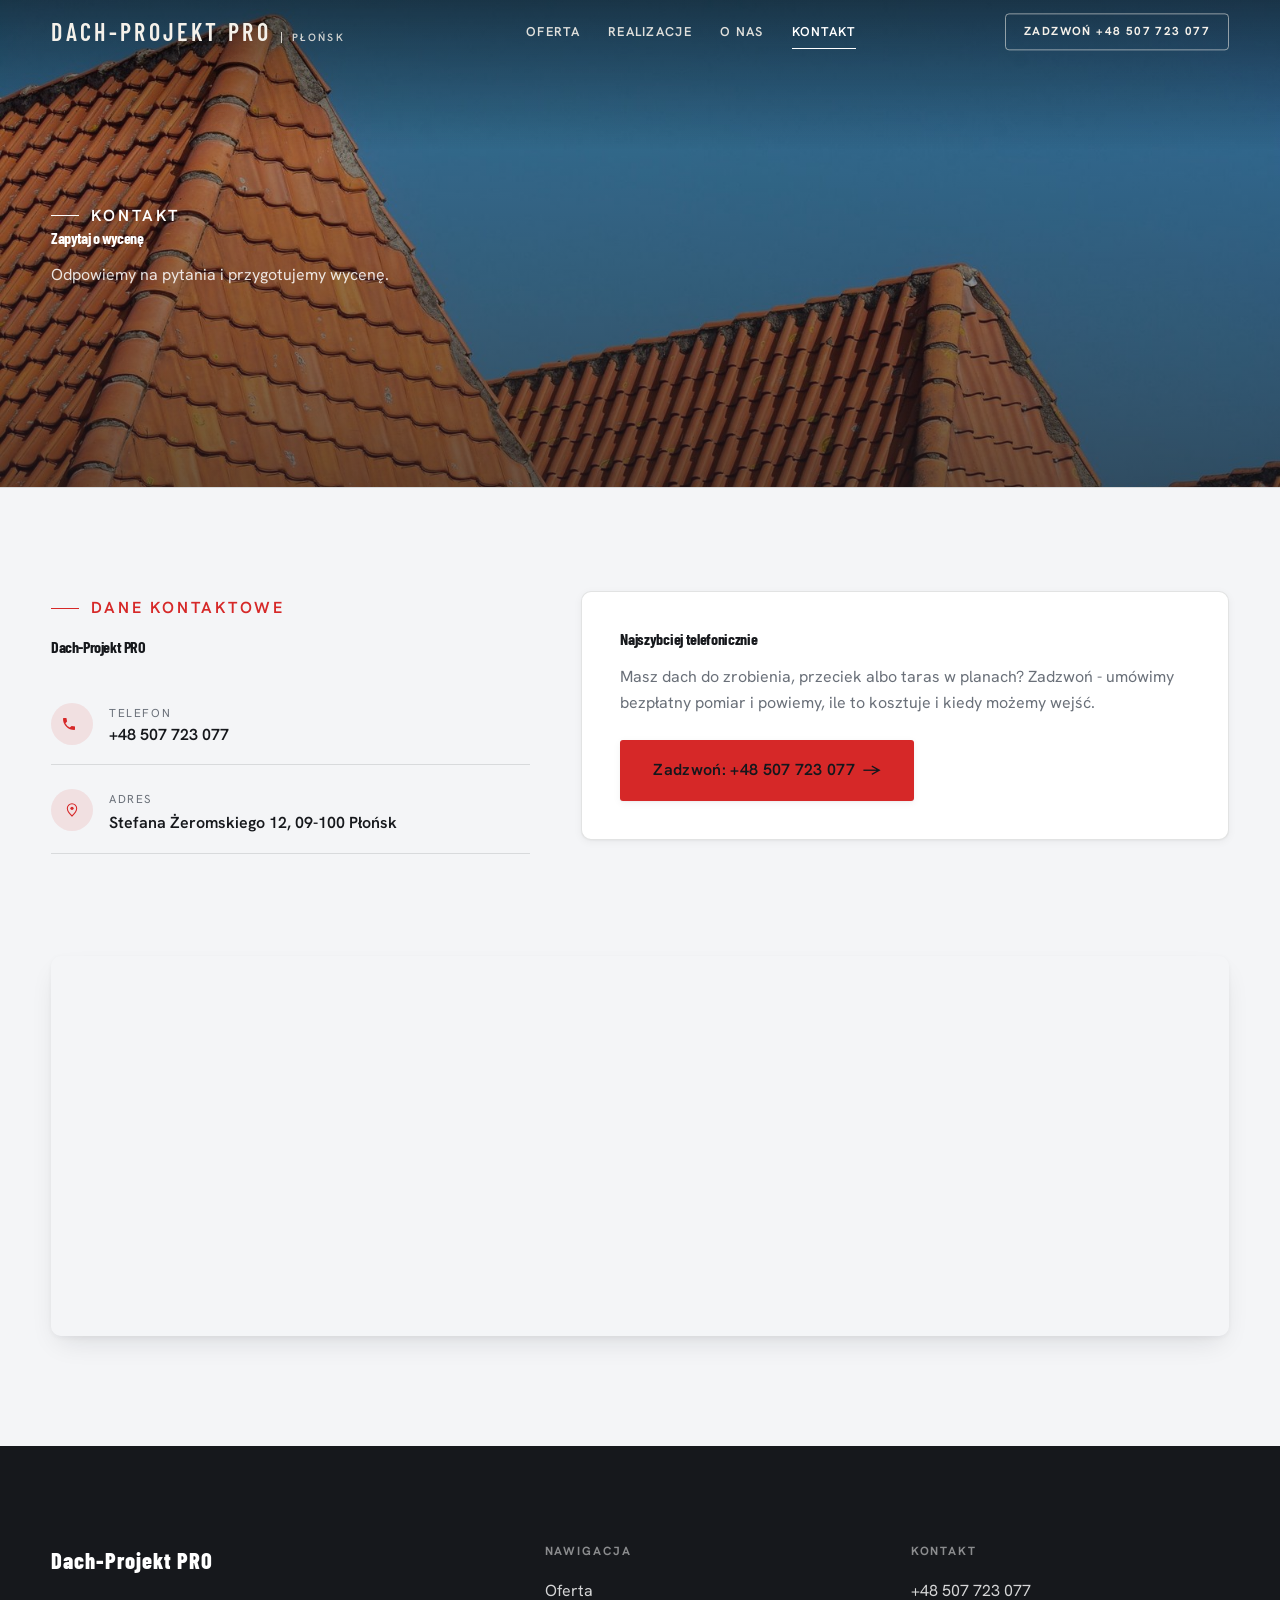
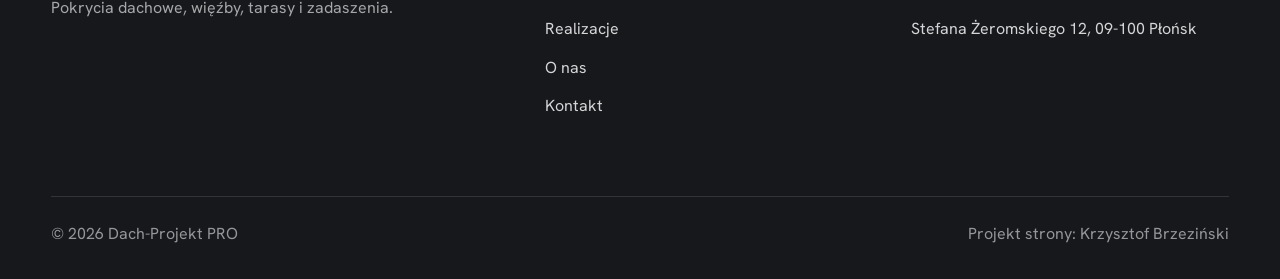
==== commit feb14747: "Popraw treść i zdjęcia: usuń przecieki AI, dopasuj podpisy zdjęć do treści" ====
--- a/kontakt.html
+++ b/kontakt.html
@@ -27,10 +27,10 @@
 </header>
 
 <section class="pagehead">
-  <img src="img/g1.jpg" alt="Dach-Projekt PRO - Porozmawiajmy o Twoim projekcie">
+  <img src="img/g5.jpg" alt="Dach-Projekt PRO - Zapytaj o wycenę">
   <div class="wrap">
     <span class="eyebrow">Kontakt</span>
-    <h1>Porozmawiajmy o Twoim projekcie</h1>
+    <h1>Zapytaj o wycenę</h1>
     <p>Odpowiemy na pytania i przygotujemy wycenę.</p>
   </div>
 </section>
@@ -41,14 +41,13 @@
       <h2 style="margin:var(--space-4) 0 var(--space-6)">Dach-Projekt PRO</h2>
       <div class="info-list">
         <div class="info-row"><div class="ic"><svg class="ico-tel" width="16" height="16" viewBox="0 0 24 24" fill="none" aria-hidden="true"><path d="M6.6 10.8a15.5 15.5 0 0 0 6.6 6.6l2.2-2.2a1 1 0 0 1 1-.24 11.4 11.4 0 0 0 3.6.58 1 1 0 0 1 1 1V20a1 1 0 0 1-1 1A17 17 0 0 1 3 4a1 1 0 0 1 1-1h3.5a1 1 0 0 1 1 1c0 1.25.2 2.46.58 3.6a1 1 0 0 1-.25 1l-2.23 2.2Z" fill="currentColor"/></svg></div><div><div class="lbl">Telefon</div><a class="val" href="tel:+48507723077">+48 507 723 077</a></div></div>
-        <div class="info-row"><div class="ic">📍</div><div><div class="lbl">Adres</div><div class="val">Stefana Żeromskiego 12, 09-100 Płońsk</div></div></div>
-        <div class="info-row"><div class="ic">🕒</div><div><div class="lbl">Godziny</div><div class="val" style="font-weight:500">Zapraszamy - zadzwoń po szczegóły</div></div></div>
+        <div class="info-row"><div class="ic"><svg class="ico-pin" width="16" height="16" viewBox="0 0 24 24" fill="none" aria-hidden="true"><path d="M12 21s7-6.1 7-11.5A7 7 0 0 0 5 9.5C5 14.9 12 21 12 21Z" stroke="currentColor" stroke-width="1.6" fill="none"/><circle cx="12" cy="9.5" r="2.4" fill="currentColor"/></svg></div><div><div class="lbl">Adres</div><div class="val">Stefana Żeromskiego 12, 09-100 Płońsk</div></div></div>
       </div>
     </div>
     <div class="reveal">
       <div class="form">
         <h3 style="margin-bottom:var(--space-4)">Najszybciej telefonicznie</h3>
-        <p class="muted" style="margin-bottom:var(--space-5)">Zadzwoń, opisz pomysł, a my powiemy, co i jak. Bez zobowiązań.</p>
+        <p class="muted" style="margin-bottom:var(--space-5)">Masz dach do zrobienia, przeciek albo taras w planach? Zadzwoń - umówimy bezpłatny pomiar i powiemy, ile to kosztuje i kiedy możemy wejść.</p>
         <a href="tel:+48507723077" class="btn btn-accent" style="justify-content:center">Zadzwoń: +48 507 723 077 <span class="arr">→</span></a>
       </div>
     </div>
@@ -56,7 +55,7 @@
 </section>
 <section style="padding-top:0">
   <div class="wrap reveal">
-    <iframe class="map" title="Dach-Projekt PRO - Płońsk" src="https://maps.google.com/maps?q=52.6223821%2C20.3829068&z=15&output=embed" loading="lazy" referrerpolicy="no-referrer-when-downgrade"></iframe>
+    <iframe class="map" title="Dach-Projekt PRO - Płońsk" src="https://maps.google.com/maps?q=52.6223937%2C20.3828968&z=15&output=embed" loading="lazy" referrerpolicy="no-referrer-when-downgrade"></iframe>
   </div>
 </section>
 
--- a/assets/styles.css
+++ b/assets/styles.css
@@ -617,5 +617,3 @@
 [style*="g4.jpg"]{background-position:37% 50%}
 img[src$="/g5.jpg"]{object-position:62% 50%}
 [style*="g5.jpg"]{background-position:62% 50%}
-img[src$="/g6.jpg"]{object-position:67% 50%}
-[style*="g6.jpg"]{background-position:67% 50%}
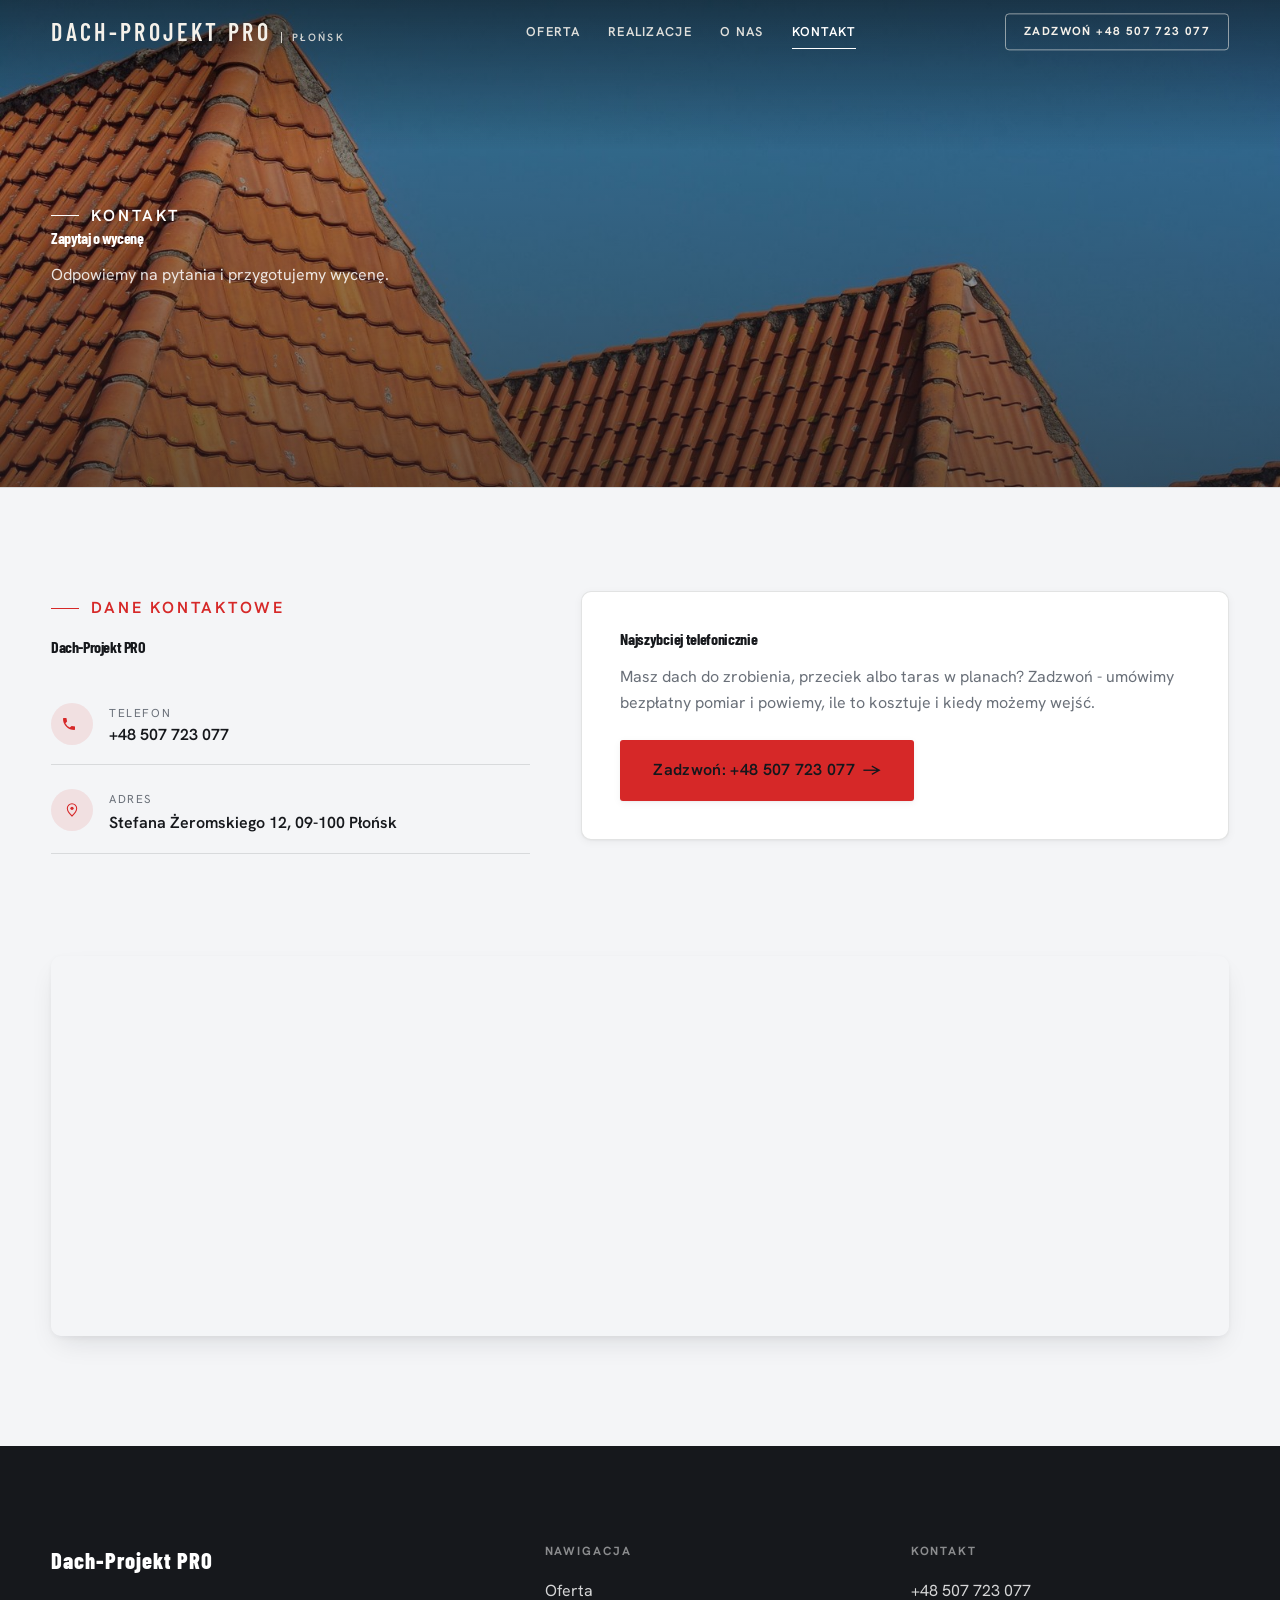
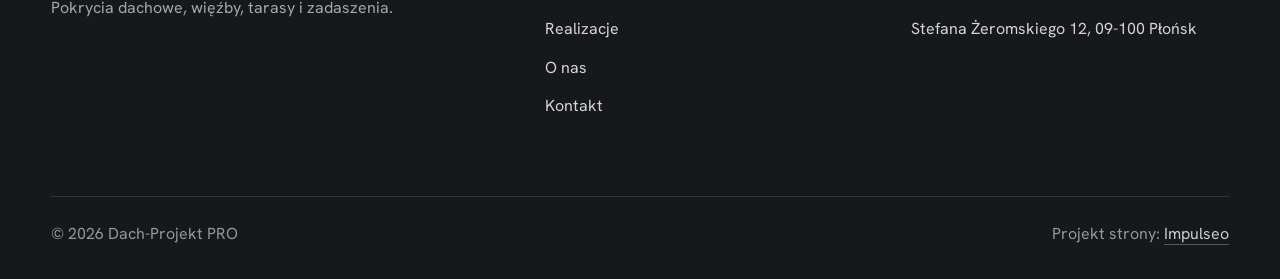
==== commit 0c5516b4: "Stopka: podpis Impulseo z linkiem + poprawka znikajacego napisu w naglowku" ====
--- a/kontakt.html
+++ b/kontakt.html
@@ -81,7 +81,7 @@
     </div>
     <div class="foot-bot">
       <span>© 2026 Dach-Projekt PRO</span>
-      <span>Projekt strony: Krzysztof Brzeziński</span>
+      <span>Projekt strony: <a class="foot-credit" href="https://impulseo.pl" target="_blank" rel="noopener">Impulseo</a></span>
     </div>
   </div>
 </footer>
--- a/assets/styles.css
+++ b/assets/styles.css
@@ -1,7 +1,7 @@
 /* ============================================================
    STOLBASZ — premium, architektoniczny B2B fit-out
    Jasna paleta, zero brązu. System wg premium-web-craft.
-   Projekt strony: Krzysztof Brzeziński
+   Projekt strony: Impulseo (impulseo.pl)
    ============================================================ */
 
 :root{
@@ -617,3 +617,64 @@
 [style*="g4.jpg"]{background-position:37% 50%}
 img[src$="/g5.jpg"]{object-position:62% 50%}
 [style*="g5.jpg"]{background-position:62% 50%}
+
+/* === HERO-FIT (29.07.2026) — hero DOPASOWUJE SIĘ do wysokości okna =========================
+   Zgłoszenie K. 29.07: na jego laptopie przyciski CTA w hero były ucięte dolną krawędzią
+   (Modern House). Pomiar headless (1512x879 → realny widok 792 px): dolna krawędź CTA
+   wypadała 123 px POD ekranem. Nawet przy maksymalnym oknie (982) było -20 px.
+
+   DLACZEGO POPRZEDNI FIX NIE DZIAŁAŁ: 27.07 dołożyliśmy @media(max-height:820px) — próg.
+   Widok K. ma ~792-895 px, czyli TUŻ NAD progiem → reguła w ogóle się nie włączała.
+   Progi są kruche: każdy inny laptop/dok/pasek zakładek przesuwa granicę.
+
+   ROZWIĄZANIE: zero progów. Każdy rozmiar, który decyduje o wysokości hero (typografia,
+   odstępy, padding), dostaje `min(dotychczasowa-wartość, X svh)` — czyli na wysokim ekranie
+   nic się nie zmienia, a im niższe okno, tym płynniej mniejsze. Treści NIE ucinamy.
+
+   Doklejane na SAM KONIEC styles.css (po motion) → wygrywa kaskadę, nie rusza reguł w miejscu.
+   Weryfikacja: tools-retrofit/measure_fold.py (mierzy zapas pod CTA dla 720/800/879/982). */
+
+/* ---------- HERO KINOWY (strona główna, rodziny „editorial") ---------- */
+.hero-cine .wrap{padding-block:min(var(--space-8),4svh)}
+.hero-cine .eyebrow{margin-bottom:min(var(--space-5),2svh)}
+.hero-cine h1{font-size:min(clamp(2.9rem,2rem + 4.4vw,5.2rem),7.6svh);
+  margin-bottom:min(var(--space-5),2.4svh)}
+.hero-cine .lead{font-size:min(1.125rem,2.3svh);line-height:1.55;
+  margin-bottom:min(var(--space-7),3.2svh)}
+
+/* ---------- HERO FACHOWCY — wariant A (pełny ekran) ---------- */
+.hf-panel{padding-top:min(clamp(6.5rem,13vh,9rem),11svh);
+  padding-bottom:min(clamp(2.6rem,6vh,3.6rem),4svh)}
+.hf-title{font-size:min(clamp(2.3rem,1.6rem + 3.2vw,4.3rem),7svh);
+  margin-top:min(var(--space-4),1.8svh);margin-bottom:min(var(--space-4),1.8svh)}
+.hf-lead{font-size:min(1.18rem,2.3svh);line-height:1.5}
+.hf-phone{margin-top:min(var(--space-6),2.8svh);margin-bottom:min(var(--space-5),2.2svh)}
+.hf-phone-num{font-size:min(clamp(2rem,1.5rem + 2.4vw,3.05rem),5.2svh)}
+.hf-trust{margin-top:min(var(--space-6),2.6svh);padding-top:min(var(--space-4),1.6svh)}
+
+/* Telefon: tam liczy się czytelność, nie upychanie — skalowanie wysokością wyłączone,
+   bo przy 844 px wysokości ekranu svh-limity zaczęłyby zmniejszać tekst bez potrzeby. */
+@media(max-width:680px){
+  .hero-cine h1{font-size:clamp(1.9rem,1.15rem + 4.4vw,2.7rem)}
+  .hero-cine .lead{font-size:.98rem}
+  .hf-title{font-size:clamp(2.1rem,1.6rem + 3.2vw,3rem)}
+  .hf-lead{font-size:1rem}
+  .hf-phone-num{font-size:clamp(1.9rem,1.5rem + 2.4vw,2.5rem)}
+}
+/* === /HERO-FIT === */
+
+
+/* ====== IMPULSEO-FIX-20260731 ======================================================
+   1) PODPIS w stopce jest teraz linkiem do impulseo.pl - ma być widocznie klikalny.
+   2) ŻYWY NAGŁÓWEK: warstwa przenikających kadrów (.mt-hero-layer) miała z-index:1, więc
+      lądowała NAD przyciemnieniem hero, a w rodzinie „fachowcy" nawet nad panelem z tekstem
+      (.hf-panel nie miał własnego z-index). Efekt: przy zmianie zdjęcia napis znikał i wracał.
+      Teraz warstwa idzie tam, gdzie zdjęcie tła (z-index:-2), a treść nagłówka dostaje twardy
+      z-index:3. Zmieniają się WYŁĄCZNIE zdjęcia w tle - napis stoi nieruchomo.
+      (hero-cine celowo pominięte: tam img ma z-index:0 i układ był poprawny.) */
+.foot-bot a.foot-credit{color:rgba(255,255,255,.78);text-decoration:none;border-bottom:1px solid rgba(255,255,255,.28)}
+.foot-bot a.foot-credit:hover{color:#fff;border-bottom-color:#fff}
+.hero-fach > img.mt-hero-layer,.hero-gastro > img.mt-hero-layer,.hero-auto > img.mt-hero-layer,
+.hero-dom > img.mt-hero-layer,.hero-studio > img.mt-hero-layer{z-index:-2}
+.hf-panel,.hf-inner,.hd-panel,.hk-panel,.ha-inner,.hs-inner,.hg-inner{position:relative;z-index:3}
+/* ====== koniec IMPULSEO-FIX-20260731 ====== */
